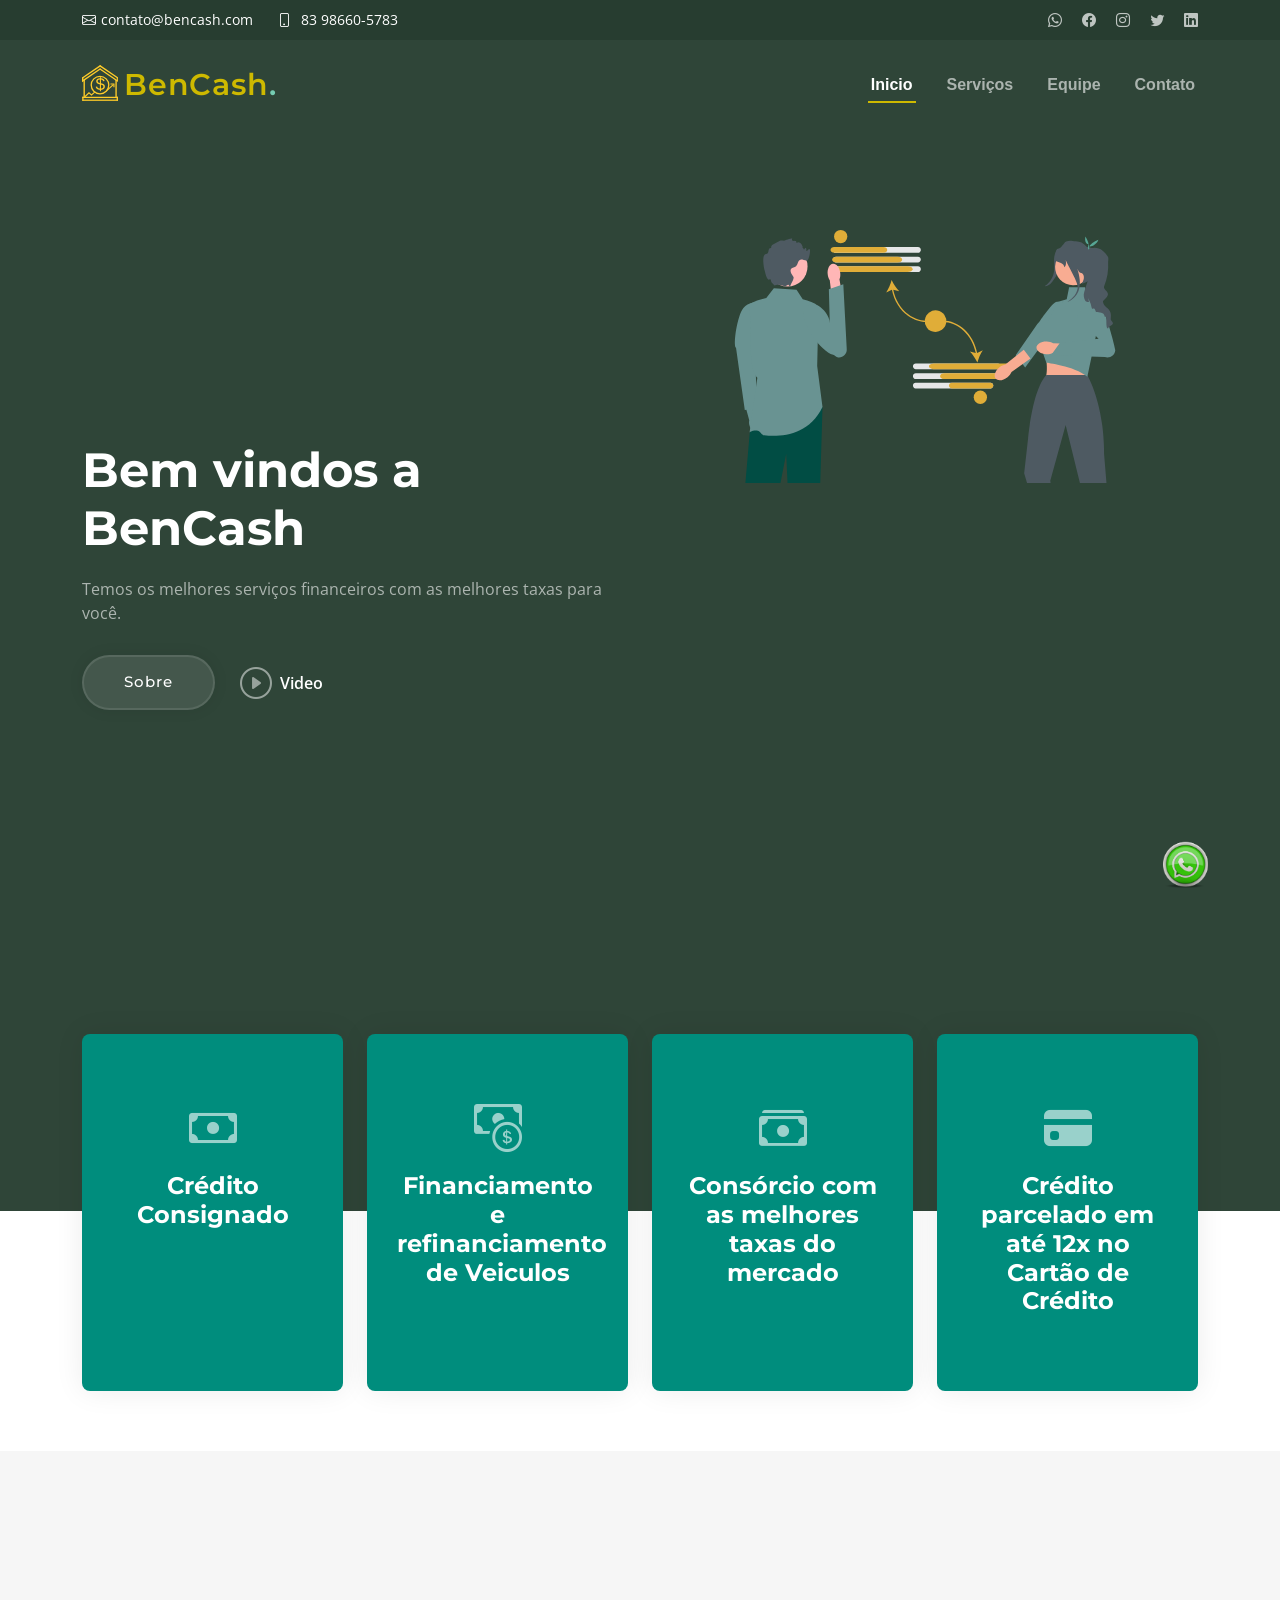
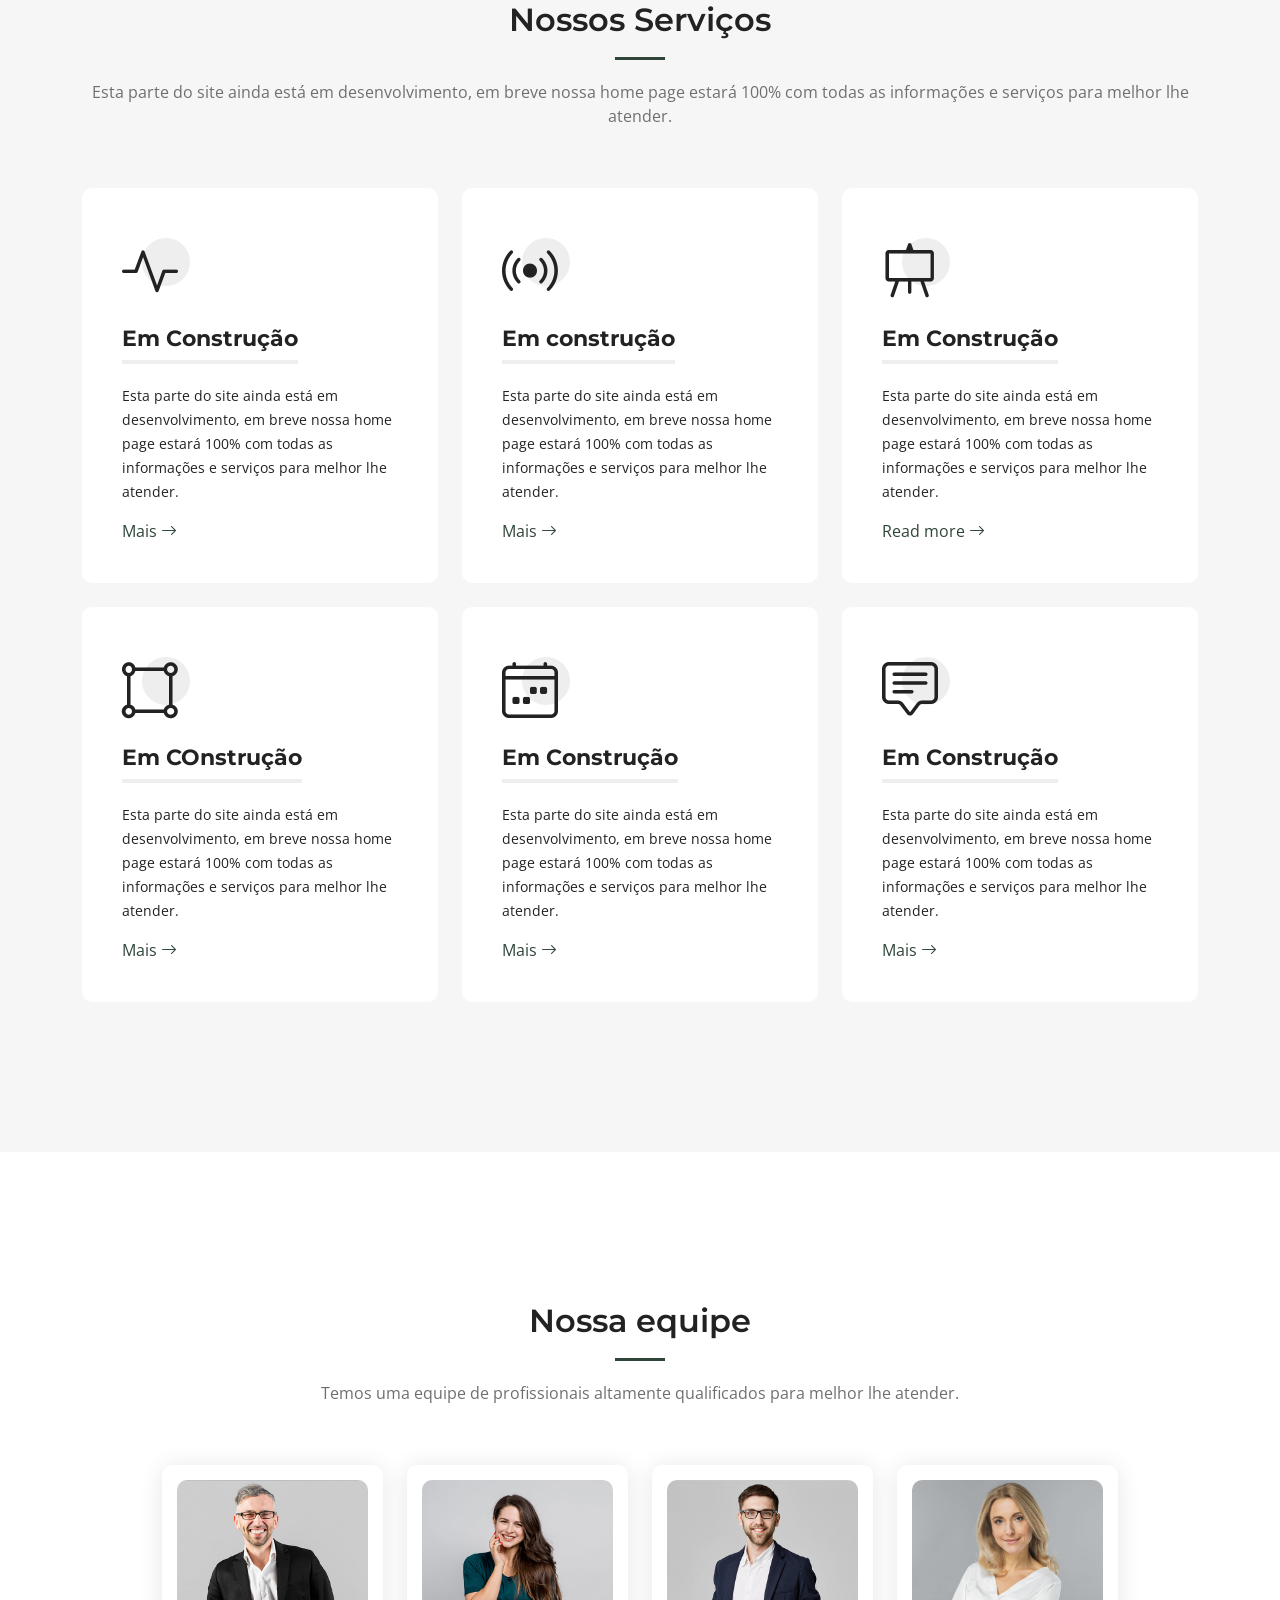
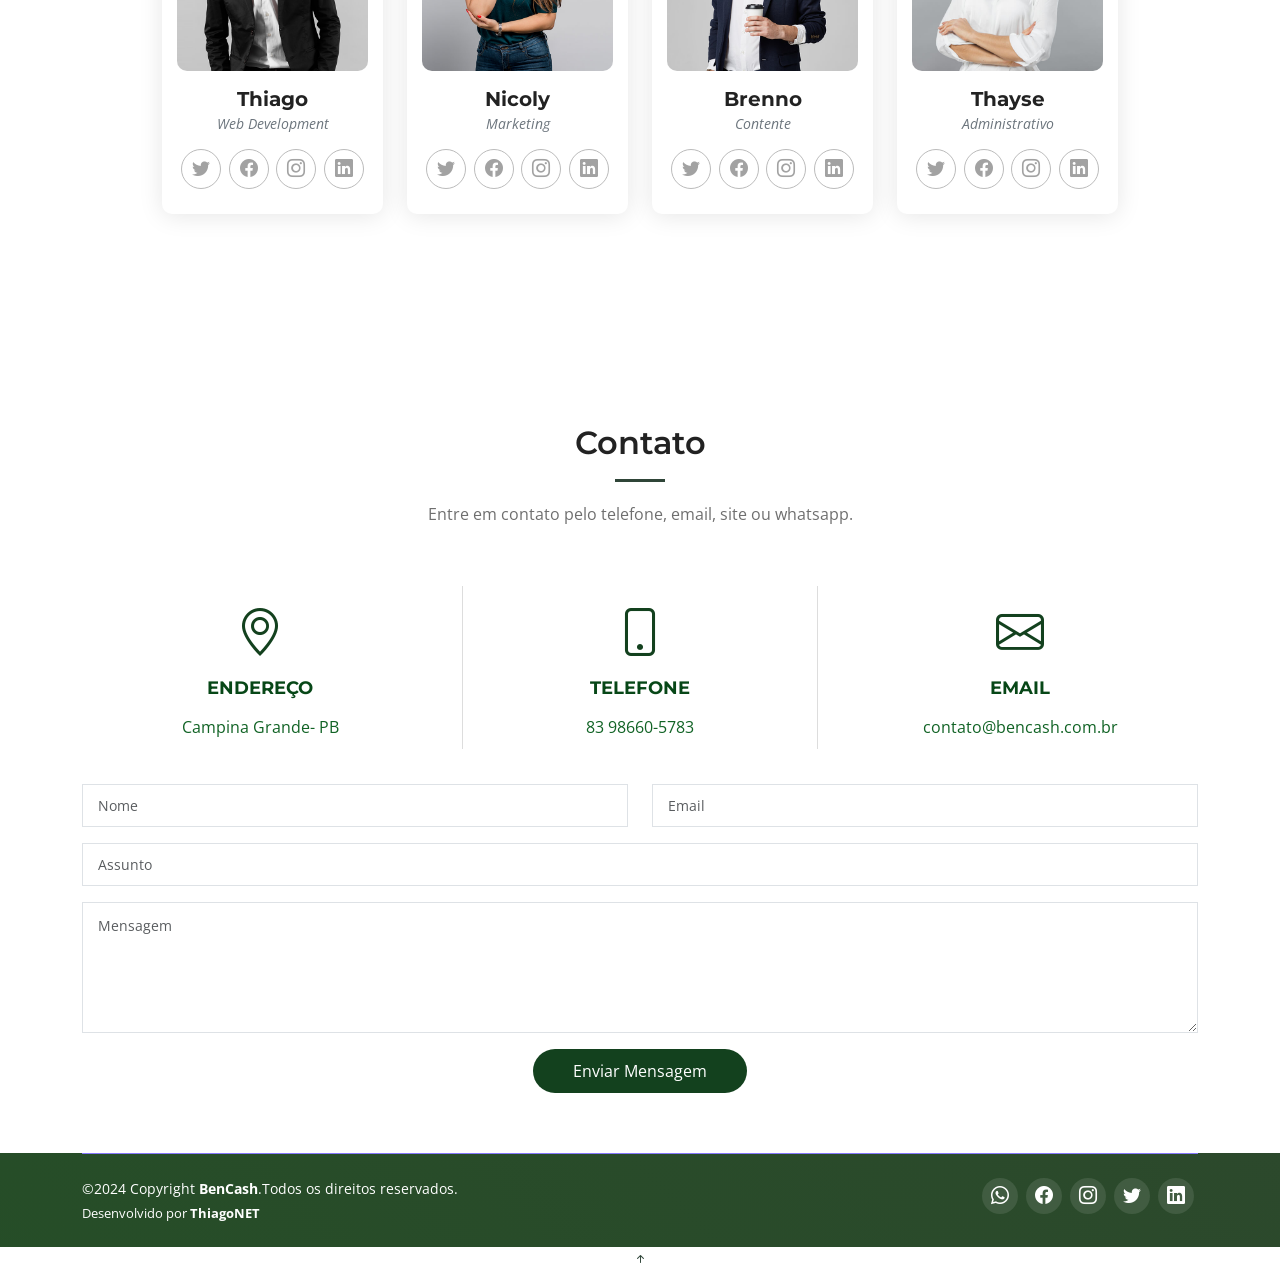
==== index.html @ 624b4361 "Projeto 1.0 html" ====
<!DOCTYPE html>
<html lang="pt-br">

<head>
  <meta charset="utf-8">
  <meta content="width=device-width, initial-scale=1.0" name="viewport">

  <title>BemCash</title>
  <meta content="" name="description">
  <meta content="" name="keywords">

  <!-- Favicons -->
  <link href="assets/img/favicon.png" rel="icon">
  <link href="assets/img/apple-touch-icon.png" rel="apple-touch-icon">

  <!-- Google Fonts -->
  <link rel="preconnect" href="https://fonts.googleapis.com">
  <link rel="preconnect" href="https://fonts.gstatic.com" crossorigin>
  <link href="https://fonts.googleapis.com/css2?family=Open+Sans:ital,wght@0,300;0,400;0,500;0,600;0,700;1,300;1,400;1,600;1,700&family=Montserrat:ital,wght@0,300;0,400;0,500;0,600;0,700;1,300;1,400;1,500;1,600;1,700&family=Raleway:ital,wght@0,300;0,400;0,500;0,600;0,700;1,300;1,400;1,500;1,600;1,700&display=swap" rel="stylesheet">

  <!-- Vendor CSS Files -->
  <link href="assets/vendor/bootstrap/css/bootstrap.min.css" rel="stylesheet">
  <link href="assets/vendor/bootstrap-icons/bootstrap-icons.css" rel="stylesheet">
  <link href="assets/vendor/aos/aos.css" rel="stylesheet">
  <link href="assets/vendor/glightbox/css/glightbox.min.css" rel="stylesheet">
  <link href="assets/vendor/swiper/swiper-bundle.min.css" rel="stylesheet">

  <!-- Template Main CSS File -->
  <link href="assets/css/main.css" rel="stylesheet">

  <!-- =======================================================
  * PageName: BenCash
  * Updated: Sep 05 2023 with Bootstrap v5.3.1
  * Dev: https://ThiagoNET.com
  ======================================================== -->
</head>

<body>

  <!-- ======= Header Top Bar======= -->
  <section id="topbar" class="topbar d-flex align-items-center">
    <div class="container d-flex justify-content-center justify-content-md-between">
      <div class="contact-info d-flex align-items-center">
        <i class="bi bi-envelope d-flex align-items-center"><a href="mailto:contact@example.com">contato@bencash.com</a></i>
        <i class="bi bi-phone d-flex align-items-center ms-4"><span><a href="tel:+5583986605783">83 98660-5783</a></span></i>
      </div>
      <div class="social-links d-none d-md-flex align-items-center">
        <a target="_blank" href="https://api.whatsapp.com/send?phone=%2B5583986605783&amp;text=Oi+estou+vindo+do+site+e+quero+atendimento+assim+que+possivel." class="whatsapp"><i class="bi bi-whatsapp"></i></a>
        <a href="#" class="facebook"><i class="bi bi-facebook"></i></a>
        <a href="#" class="instagram"><i class="bi bi-instagram"></i></a>
        <a href="#" class="twitter"><i class="bi bi-twitter"></i></a>
        <a href="#" class="linkedin"><i class="bi bi-linkedin"></i></i></a>
      </div>
    </div>
  </section><!-- End Top Bar -->

  <header id="header" class="header d-flex align-items-center">

    <div class="container-fluid container-xl d-flex align-items-center justify-content-between">
      <a href="index.html" class="logo d-flex align-items-center">
        <!-- Uncomment the line below if you also wish to use an image logo -->
         <img src="assets/img/logo.svg" alt="">
         <h1>BenCash<span>.</span></h1> 
      </a>
      <nav id="navbar" class="navbar">
        <ul>
          <li><a href="#hero">Inicio</a></li>
          <li><a href="#services">Serviços</a></li>
          <li><a href="#team">Equipe</a></li>
          <li><a href="#contato">Contato</a></li>
        </ul>
      </nav><!-- .navbar -->

      <i class="mobile-nav-toggle mobile-nav-show bi bi-list"></i>
      <i class="mobile-nav-toggle mobile-nav-hide d-none bi bi-x"></i>

    </div>
  </header><!-- End Header -->
  <!-- End Header -->

  <!-- ======= (INICIO)======= -->
  <section id="hero" class="hero">
    <div class="container position-relative">
      <div class="row gy-5" data-aos="fade-in">
        <div class="col-lg-6 order-2 order-lg-1 d-flex flex-column justify-content-center text-center text-lg-start">
          <h2>Bem vindos a <span>BenCash</span></h2>
          <p>Temos os melhores serviços financeiros com as melhores taxas para você.</p>
          <div class="d-flex justify-content-center justify-content-lg-start">
            <a href="#about" class="btn-get-started">Sobre</a>
            <a href="https://www.youtube.com/watch?v=LXb3EKWsInQ" class="glightbox btn-watch-video d-flex align-items-center"><i class="bi bi-play-circle"></i><span>Video</span></a>
          </div>
        </div>
        <div class="col-lg-6 order-1 order-lg-2">
          <img src="assets/img/hero-img.svg" class="img-fluid" alt="" data-aos="zoom-out" data-aos-delay="100">
        </div>
      </div>
    </div>

    <div class="icon-boxes position-relative">
      <div class="container position-relative">
        <div class="row gy-4 mt-5">

          <div class="col-xl-3 col-md-6" data-aos="fade-up" data-aos-delay="100">
            <div class="icon-box">
              <div class="icon"><i class="bi bi-cash"></i></div>
              <h4 class="title"><a href="#." class="stretched-link">Crédito Consignado</a></h4>
            </div>
          </div><!--End Icon Box -->

          <div class="col-xl-3 col-md-6" data-aos="fade-up" data-aos-delay="200">
            <div class="icon-box">
              <div class="icon"><i class="bi bi-cash-coin"></i></div>
              <h4 class="title"><a href="#." class="stretched-link">Financiamento e refinanciamento de Veiculos</a></h4>
            </div>
          </div><!--End Icon Box -->

          <div class="col-xl-3 col-md-6" data-aos="fade-up" data-aos-delay="300">
            <div class="icon-box">
              <div class="icon"><i class="bi bi-cash-stack"></i></div>
              <h4 class="title"><a href="#." class="stretched-link">Consórcio com as melhores taxas do mercado</a></h4>
            </div>
          </div><!--End Icon Box -->

          <div class="col-xl-3 col-md-6" data-aos="fade-up" data-aos-delay="500">
            <div class="icon-box">
              <div class="icon"><i class="bi bi-credit-card-fill"></i></div>
              <h4 class="title"><a href="#." class="stretched-link">Crédito parcelado em até 12x no Cartão de Crédito</a></h4>
            </div>
          </div><!--End Icon Box -->

        </div>
      </div>
    </div>

    </div>
  </section>
  <!-- End Hero Section -->

  <main id="main">

    <!-- ======= (SERVIÇOS) ======= -->
    <section id="services" class="services sections-bg">
      <div class="container" data-aos="fade-up">

        <div class="section-header">
          <h2>Nossos Serviços</h2>
          <p>Esta parte do site ainda está em desenvolvimento, em breve nossa home page estará 100% com todas as informações e serviços para melhor lhe atender.</p>
        </div>

        <div class="row gy-4" data-aos="fade-up" data-aos-delay="100">

          <div class="col-lg-4 col-md-6">
            <div class="service-item  position-relative">
              <div class="icon">
                <i class="bi bi-activity"></i>
              </div>
              <h3>Em Construção</h3>
              <p>Esta parte do site ainda está em desenvolvimento, em breve nossa home page estará 100% com todas as informações e serviços para melhor lhe atender.</p>
              <a href="#" class="readmore stretched-link">Mais <i class="bi bi-arrow-right"></i></a>
            </div>
          </div><!-- End Service Item -->

          <div class="col-lg-4 col-md-6">
            <div class="service-item position-relative">
              <div class="icon">
                <i class="bi bi-broadcast"></i>
              </div>
              <h3>Em construção</h3>
              <p>Esta parte do site ainda está em desenvolvimento, em breve nossa home page estará 100% com todas as informações e serviços para melhor lhe atender.</p>
              <a href="#" class="readmore stretched-link">Mais <i class="bi bi-arrow-right"></i></a>
            </div>
          </div><!-- End Service Item -->

          <div class="col-lg-4 col-md-6">
            <div class="service-item position-relative">
              <div class="icon">
                <i class="bi bi-easel"></i>
              </div>
              <h3>Em Construção</h3>
              <p>Esta parte do site ainda está em desenvolvimento, em breve nossa home page estará 100% com todas as informações e serviços para melhor lhe atender.</p>
              <a href="#" class="readmore stretched-link">Read more <i class="bi bi-arrow-right"></i></a>
            </div>
          </div><!-- End Service Item -->

          <div class="col-lg-4 col-md-6">
            <div class="service-item position-relative">
              <div class="icon">
                <i class="bi bi-bounding-box-circles"></i>
              </div>
              <h3>Em COnstrução</h3>
              <p>Esta parte do site ainda está em desenvolvimento, em breve nossa home page estará 100% com todas as informações e serviços para melhor lhe atender.</p>
              <a href="#" class="readmore stretched-link">Mais <i class="bi bi-arrow-right"></i></a>
            </div>
          </div><!-- End Service Item -->

          <div class="col-lg-4 col-md-6">
            <div class="service-item position-relative">
              <div class="icon">
                <i class="bi bi-calendar4-week"></i>
              </div>
              <h3>Em Construção</h3>
              <p>Esta parte do site ainda está em desenvolvimento, em breve nossa home page estará 100% com todas as informações e serviços para melhor lhe atender.</p>
              <a href="#" class="readmore stretched-link">Mais <i class="bi bi-arrow-right"></i></a>
            </div>
          </div><!-- End Service Item -->

          <div class="col-lg-4 col-md-6">
            <div class="service-item position-relative">
              <div class="icon">
                <i class="bi bi-chat-square-text"></i>
              </div>
              <h3>Em Construção</h3>
              <p>Esta parte do site ainda está em desenvolvimento, em breve nossa home page estará 100% com todas as informações e serviços para melhor lhe atender.</p>
              <a href="#" class="readmore stretched-link">Mais <i class="bi bi-arrow-right"></i></a>
            </div>
          </div><!-- End Service Item -->

        </div>

      </div>
    </section><!-- End Our Services Section -->

    <!-- ======= (EQUIPE) ======= -->
    <section id="team" class="team">
      <div class="container" data-aos="fade-up">

        <div class="section-header">
          <h2>Nossa equipe</h2>
          <p>Temos uma equipe de profissionais altamente qualificados para melhor lhe atender.</p>
        </div>

        <div class="row gy-4">

          <div class="col-xl-3 col-md-6 d-flex" data-aos="fade-up" data-aos-delay="100">
            <div class="member">
              <img src="assets/img/team/team-1.jpg" class="img-fluid" alt="">
              <h4>Thiago</h4>
              <span>Web Development</span>
              <div class="social">
                <a href=""><i class="bi bi-twitter"></i></a>
                <a href=""><i class="bi bi-facebook"></i></a>
                <a href=""><i class="bi bi-instagram"></i></a>
                <a href=""><i class="bi bi-linkedin"></i></a>
              </div>
            </div>
          </div><!-- End Team Member -->

          <div class="col-xl-3 col-md-6 d-flex" data-aos="fade-up" data-aos-delay="200">
            <div class="member">
              <img src="assets/img/team/team-2.jpg" class="img-fluid" alt="">
              <h4>Nicoly</h4>
              <span>Marketing</span>
              <div class="social">
                <a href=""><i class="bi bi-twitter"></i></a>
                <a href=""><i class="bi bi-facebook"></i></a>
                <a href=""><i class="bi bi-instagram"></i></a>
                <a href=""><i class="bi bi-linkedin"></i></a>
              </div>
            </div>
          </div><!-- End Team Member -->

          <div class="col-xl-3 col-md-6 d-flex" data-aos="fade-up" data-aos-delay="300">
            <div class="member">
              <img src="assets/img/team/team-3.jpg" class="img-fluid" alt="">
              <h4>Brenno</h4>
              <span>Contente</span>
              <div class="social">
                <a href=""><i class="bi bi-twitter"></i></a>
                <a href=""><i class="bi bi-facebook"></i></a>
                <a href=""><i class="bi bi-instagram"></i></a>
                <a href=""><i class="bi bi-linkedin"></i></a>
              </div>
            </div>
          </div><!-- End Team Member -->

          <div class="col-xl-3 col-md-6 d-flex" data-aos="fade-up" data-aos-delay="400">
            <div class="member">
              <img src="assets/img/team/team-4.jpg" class="img-fluid" alt="">
              <h4>Thayse</h4>
              <span>Administrativo</span>
              <div class="social">
                <a href=""><i class="bi bi-twitter"></i></a>
                <a href=""><i class="bi bi-facebook"></i></a>
                <a href=""><i class="bi bi-instagram"></i></a>
                <a href=""><i class="bi bi-linkedin"></i></a>
              </div>
            </div>
          </div><!-- End Team Member -->

        </div>

      </div>
    </section><!-- End Our Team Section -->

<!-- ============================ Contato Section ============================ -->
<section id="contato" class="section-bg">

  <div class="container" data-aos="fade-up">

    <div class="section-header">
      <h2>Contato</h2>
      <p>Entre em contato pelo telefone, email, site ou whatsapp.</p>
    </div>

    <div class="row contato-info">

      <div class="col-md-4">
        <div class="contato-address">
          <i class="bi bi-geo-alt"></i>
          <h3>Endereço</h3>
          <address><a href="https://goo.gl/maps/W4vaCgJdbZtaCLiK9" target="_blank">Campina Grande- PB</a></address>
        </div>
      </div>

      <div class="col-md-4">
        <div class="contato-phone">
          <i class="bi bi-phone"></i>
          <h3>Telefone</h3>
          <p><a href="tel:+5583986605783">83 98660-5783</a></p>
        </div>
      </div>

      <div class="col-md-4">
        <div class="contato-email">
          <i class="bi bi-envelope"></i>
          <h3>Email</h3>
          <p><a href="mailto:contato@bencash.com.br">contato@bencash.com.br</a></p>
        </div>
      </div>

    </div>

    <div class="form">
      <!-- Email primário que receberá a mensagem -->
      <form action="https://formsubmit.co/contato@bencash.com.br" method="post" role="form" class="email-form">
        
        <div class="row">
          <div class="form-group col-md-6">
            <input type="text" name="name" class="form-control" id="name" placeholder="Nome" required>
          </div>
          <div class="form-group col-md-6 mt-3 mt-md-0">
            <input type="email" class="form-control" name="email" id="email" placeholder="Email" required>
          </div>
        </div>
        <div class="form-group mt-3">
          <input type="text" class="form-control" name="subject" id="subject" placeholder="Assunto" required>
        </div>
        <div class="form-group mt-3">
          <textarea class="form-control" name="message" rows="5" placeholder="Mensagem" required></textarea>
        </div>
        <div class="my-3">
        </div>
        <div class="text-center" target="_blank"><button type="submit">Enviar Mensagem </button></div>
        <!-- Página de confirmação-->
        <input type="hidden" name="_next" value="https://bencash.com.br/sucesso.html">
        <!-- Mensagem de confirmação-->
        <input type="hidden" name="_autoresponse" value="Recebemos sua mensagem, obrigado pelo contato e logo responderemos!">
        <!-- Mensagem sem captcha = false , com captcha = true-->
        <input type="hidden" name="_captcha" value="true">
        <!-- Assunto da Mensagem -->
        <input type="hidden" name="_subject" value="New submission!">
        <!-- Caso Precise ADD um Email Secundário 
        <input type="hidden" name="_cc" value=" other@email.com ">
        -->
        
      </form>
    </div>

  </div>
</section><!-- ==============End Contato Section ==============-->

  </main><!-- End #main -->

  <!-- ======= Footer Início ============================================== -->
  <footer id="footer">
    <div class="container">

      <div class="copyright-wrap d-md-flex py-4">
        <div class="me-md-auto text-center text-md-start">
          <div class="copyright">
            &copy;2024 Copyright <strong><span>BenCash</span></strong>.Todos os direitos reservados.
          </div>
          <div class="credits">
            Desenvolvido por <strong><a target="_blank" href="https://thiagonet.com/">ThiagoNET</a></strong>
          </div>
        </div>
        <div class="social-links text-center text-md-right pt-3 pt-md-0">
          
          <a target="_blank" href="https://api.whatsapp.com/send?phone=%2B5583991866302&amp;text=Ol%C3%A1%2C+observei+o+conte%C3%BAdo+e+tenho+interesse+no+curso." class="whatsapp"><i class="bi bi-whatsapp"></i></a>
          
          <a target="_blank" href="https://www.facebook.com/profthalynemenezes" class="facebook"><i class="bi bi-facebook"></i></a>
          <a target="_blank" href="https://www.instagram.com/profthalynemenezes/" class="instagram"><i class="bi bi-instagram"></i></a>
          <!--
          <a href="#" class="google-plus"><i class="bx bxl-skype"></i></a>
          -->
          <a target="_blank" href="https://www.linkedin.com/in/thalyne-menezes-69674076/" class="linkedin"><i class="bi bi-twitter"></i></a>
          <a target="_blank" href="https://www.youtube.com/channel/UCPpLk6PPkB4hp58IGGYwrBw" class="youtube"><i class="bi bi-linkedin"></i></a>
        </div>
      </div>

    </div>
  </footer><!-- Footer Fim -->

  <a href="#" class="back-to-top d-flex align-items-center justify-content-center"><i class="bi bi-arrow-up-short"></i></a>
  <div id="preloader"></div>

  <!-- Icon Whatsapp -->
<a target="_blank" href="https://api.whatsapp.com/send?phone=%2B5583991866302&amp;text=Ol%C3%A1%2C+observei+o+conte%C3%BAdo+e+tenho+interesse+no+curso." id="whatsapp-button" style="position: fixed; bottom: 12px; right: 72px; width: 45px; z-index: 999;"><img style="width:100%;" src="./assets/img/icon_whatsapp.png"></a>
  <!-- Localizando arquivos JS -->
  <script src="assets/vendor/purecounter/purecounter_vanilla.js"></script>
  <script src="assets/vendor/aos/aos.js"></script>
  <script src="assets/vendor/bootstrap/js/bootstrap.bundle.min.js"></script>
  <script src="assets/vendor/glightbox/js/glightbox.min.js"></script>
  <script src="assets/vendor/isotope-layout/isotope.pkgd.min.js"></script>
  <script src="assets/vendor/swiper/swiper-bundle.min.js"></script>
  <script src="assets/vendor/php-email-form/validate.js"></script>

  <!-- Arquivo JS Principal -->
  <script src="assets/js/main.js"></script>

</body>

</html>
---- assets/css/main.css ----
:root {
  --font-default: "Open Sans", system-ui, -apple-system, "Segoe UI", Roboto, "Helvetica Neue", Arial, "Noto Sans", "Liberation Sans", sans-serif, "Apple Color Emoji", "Segoe UI Emoji", "Segoe UI Symbol", "Noto Color Emoji";
  --font-primary: "Montserrat", sans-serif;
  --font-secondary: "Poppins", sans-serif;
}

/* Colors */
:root {
  --color-default: #222222;
  --color-primary: #2F4538;
  --color-secondary: #ceb900;
}

/* Smooth scroll behavior */
:root {
  scroll-behavior: smooth;
}

/*--------------------------------------------------------------
# General
--------------------------------------------------------------*/
body {
  font-family: var(--font-default);
  color: var(--color-default);
}

a {
  color: var(--color-primary);
  text-decoration: none;
}

a:hover {
  color: #75ccb2;
  text-decoration: none;
}

h1,
h2,
h3,
h4,
h5,
h6 {
  font-family: var(--font-primary);
}

/*--------------------------------------------------------------
# Sections & Section Header
--------------------------------------------------------------*/
section {
  padding: 60px 0;
  overflow: hidden;
}

.sections-bg {
  background-color: #f6f6f6;
}

.section-header {
  text-align: center;
  padding-bottom: 60px;
}

.section-header h2 {
  font-size: 32px;
  font-weight: 600;
  margin-bottom: 20px;
  padding-bottom: 20px;
  position: relative;
}

.section-header h2:after {
  content: "";
  position: absolute;
  display: block;
  width: 50px;
  height: 3px;
  background: var(--color-primary);
  left: 0;
  right: 0;
  bottom: 0;
  margin: auto;
}

.section-header p {
  margin-bottom: 0;
  color: #6f6f6f;
}

/*--------------------------------------------------------------
# Breadcrumbs
--------------------------------------------------------------*/
.breadcrumbs .page-header {
  padding: 60px 0 60px 0;
  min-height: 20vh;
  position: relative;
  background-color: var(--color-primary);
}

.breadcrumbs .page-header h2 {
  font-size: 56px;
  font-weight: 500;
  color: #fff;
  font-family: var(--font-secondary);
}

.breadcrumbs .page-header p {
  color: rgba(255, 255, 255, 0.8);
}

.breadcrumbs nav {
  background-color: #f6f6f6;
  padding: 20px 0;
}

.breadcrumbs nav ol {
  display: flex;
  flex-wrap: wrap;
  list-style: none;
  margin: 0;
  padding: 0;
  font-size: 16px;
  font-weight: 600;
  color: var(--color-default);
}

.breadcrumbs nav ol a {
  color: var(--color-primary);
  transition: 0.3s;
}

.breadcrumbs nav ol a:hover {
  text-decoration: underline;
}

.breadcrumbs nav ol li+li {
  padding-left: 10px;
}

.breadcrumbs nav ol li+li::before {
  display: inline-block;
  padding-right: 10px;
  color: var(--color-secondary);
  content: "/";
}

/*--------------------------------------------------------------
# Scroll top button
--------------------------------------------------------------*/
.scroll-top {
  position: fixed;
  visibility: hidden;
  opacity: 0;
  right: 15px;
  bottom: -15px;
  z-index: 99999;
  background: var(--color-secondary);
  width: 44px;
  height: 44px;
  border-radius: 50px;
  transition: all 0.4s;
}

.scroll-top i {
  font-size: 24px;
  color: #fff;
  line-height: 0;
}

.scroll-top:hover {
  background: rgba(248, 90, 64, 0.8);
  color: #fff;
}

.scroll-top.active {
  visibility: visible;
  opacity: 1;
  bottom: 15px;
}

/*--------------------------------------------------------------
# Preloader
--------------------------------------------------------------*/
#preloader {
  position: fixed;
  inset: 0;
  z-index: 999999;
  overflow: hidden;
  background: #fff;
  transition: all 0.6s ease-out;
}

#preloader:before {
  content: "";
  position: fixed;
  top: calc(50% - 30px);
  left: calc(50% - 30px);
  border: 6px solid #fff;
  border-color: var(--color-primary) transparent var(--color-primary) transparent;
  border-radius: 50%;
  width: 60px;
  height: 60px;
  animation: animate-preloader 1.5s linear infinite;
}

@keyframes animate-preloader {
  0% {
    transform: rotate(0deg);
  }

  100% {
    transform: rotate(360deg);
  }
}

/*--------------------------------------------------------------
# Disable aos animation delay on mobile devices
--------------------------------------------------------------*/
@media screen and (max-width: 768px) {
  [data-aos-delay] {
    transition-delay: 0 !important;
  }
}

/*--------------------------------------------------------------
# Header
--------------------------------------------------------------*/
.topbar {
  background: #273d30;
  height: 40px;
  font-size: 14px;
  transition: all 0.5s;
  color: #fff;
  padding: 0;
}

.topbar .contact-info i {
  font-style: normal;
  color: #fff;
  line-height: 0;
}

.topbar .contact-info i a,
.topbar .contact-info i span {
  padding-left: 5px;
  color: #fff;
}

@media (max-width: 575px) {

  .topbar .contact-info i a,
  .topbar .contact-info i span {
    font-size: 13px;
  }
}

.topbar .contact-info i a {
  line-height: 0;
  transition: 0.3s;
}

.topbar .contact-info i a:hover {
  color: #fff;
  text-decoration: underline;
}

.topbar .social-links a {
  color: rgba(255, 255, 255, 0.7);
  line-height: 0;
  transition: 0.3s;
  margin-left: 20px;
}

.topbar .social-links a:hover {
  color: #fff;
}

.header {
  transition: all 0.5s;
  z-index: 997;
  height: 90px;
  background-color: var(--color-primary);
}

.header.sticked {
  position: fixed;
  top: 0;
  right: 0;
  left: 0;
  height: 70px;
  box-shadow: 0px 2px 20px rgba(0, 0, 0, 0.1);
}

.header .logo img {
  max-height: 40px;
  margin-right: 6px;
}

.header .logo h1 {
  font-size: 30px;
  margin: 0;
  font-weight: 600;
  letter-spacing: 0.8px;
  color: #ceb900;
  font-family: var(--font-primary);
}

.header .logo h1 span {
  color: #75ccb2;
}

.sticked-header-offset {
  margin-top: 70px;
}

section {
  scroll-margin-top: 70px;
}

/*--------------------------------------------------------------
# Desktop Navigation
--------------------------------------------------------------*/
@media (min-width: 1280px) {
  .navbar {
    padding: 0;
  }

  .navbar ul {
    margin: 0;
    padding: 0;
    display: flex;
    list-style: none;
    align-items: center;
  }

  .navbar li {
    position: relative;
  }

  .navbar>ul>li {
    white-space: nowrap;
    padding: 10px 0 10px 28px;
  }

  .navbar a,
  .navbar a:focus {
    display: flex;
    align-items: center;
    justify-content: space-between;
    padding: 0 3px;
    font-family: var(--font-secondary);
    font-size: 16px;
    font-weight: 600;
    color: rgba(255, 255, 255, 0.6);
    white-space: nowrap;
    transition: 0.3s;
    position: relative;
  }

  .navbar a i,
  .navbar a:focus i {
    font-size: 12px;
    line-height: 0;
    margin-left: 5px;
  }

  .navbar>ul>li>a:before {
    content: "";
    position: absolute;
    width: 100%;
    height: 2px;
    bottom: -6px;
    left: 0;
    background-color: var(--color-secondary);
    visibility: hidden;
    width: 0px;
    transition: all 0.3s ease-in-out 0s;
  }

  .navbar a:hover:before,
  .navbar li:hover>a:before,
  .navbar .active:before {
    visibility: visible;
    width: 100%;
  }

  .navbar a:hover,
  .navbar .active,
  .navbar .active:focus,
  .navbar li:hover>a {
    color: #fff;
  }

  .navbar .dropdown ul {
    display: block;
    position: absolute;
    left: 28px;
    top: calc(100% + 30px);
    margin: 0;
    padding: 10px 0;
    z-index: 99;
    opacity: 0;
    visibility: hidden;
    background: #fff;
    box-shadow: 0px 0px 30px rgba(127, 137, 161, 0.25);
    transition: 0.3s;
    border-radius: 4px;
  }

  .navbar .dropdown ul li {
    min-width: 200px;
  }

  .navbar .dropdown ul a {
    padding: 10px 20px;
    font-size: 15px;
    text-transform: none;
    font-weight: 600;
    color: #006a5d;
  }

  .navbar .dropdown ul a i {
    font-size: 12px;
  }

  .navbar .dropdown ul a:hover,
  .navbar .dropdown ul .active:hover,
  .navbar .dropdown ul li:hover>a {
    color: var(--color-secondary);
  }

  .navbar .dropdown:hover>ul {
    opacity: 1;
    top: 100%;
    visibility: visible;
  }

  .navbar .dropdown .dropdown ul {
    top: 0;
    left: calc(100% - 30px);
    visibility: hidden;
  }

  .navbar .dropdown .dropdown:hover>ul {
    opacity: 1;
    top: 0;
    left: 100%;
    visibility: visible;
  }
}

@media (min-width: 1280px) and (max-width: 1366px) {
  .navbar .dropdown .dropdown ul {
    left: -90%;
  }

  .navbar .dropdown .dropdown:hover>ul {
    left: -100%;
  }
}

@media (min-width: 1280px) {

  .mobile-nav-show,
  .mobile-nav-hide {
    display: none;
  }
}

/*--------------------------------------------------------------
# Mobile Navigation
--------------------------------------------------------------*/
@media (max-width: 1279px) {
  .navbar {
    position: fixed;
    top: 0;
    right: -100%;
    width: 100%;
    max-width: 400px;
    bottom: 0;
    transition: 0.3s;
    z-index: 9997;
  }

  .navbar ul {
    position: absolute;
    inset: 0;
    padding: 50px 0 10px 0;
    margin: 0;
    background: rgba(0, 131, 116, 0.9);
    overflow-y: auto;
    transition: 0.3s;
    z-index: 9998;
  }

  .navbar a,
  .navbar a:focus {
    display: flex;
    align-items: center;
    justify-content: space-between;
    padding: 10px 20px;
    font-family: var(--font-primary);
    font-size: 15px;
    font-weight: 600;
    color: rgba(255, 255, 255, 0.7);
    white-space: nowrap;
    transition: 0.3s;
  }

  .navbar a i,
  .navbar a:focus i {
    font-size: 12px;
    line-height: 0;
    margin-left: 5px;
  }

  .navbar a:hover,
  .navbar .active,
  .navbar .active:focus,
  .navbar li:hover>a {
    color: #fff;
  }

  .navbar .getstarted,
  .navbar .getstarted:focus {
    background: var(--color-primary);
    padding: 8px 20px;
    border-radius: 4px;
    margin: 15px;
    color: #fff;
  }

  .navbar .getstarted:hover,
  .navbar .getstarted:focus:hover {
    color: #fff;
    background: rgba(0, 131, 116, 0.8);
  }

  .navbar .dropdown ul,
  .navbar .dropdown .dropdown ul {
    position: static;
    display: none;
    padding: 10px 0;
    margin: 10px 20px;
    transition: all 0.5s ease-in-out;
    background-color: #007466;
    border: 1px solid #006459;
  }

  .navbar .dropdown>.dropdown-active,
  .navbar .dropdown .dropdown>.dropdown-active {
    display: block;
  }

  .mobile-nav-show {
    color: rgba(255, 255, 255, 0.6);
    font-size: 28px;
    cursor: pointer;
    line-height: 0;
    transition: 0.5s;
    z-index: 9999;
    margin-right: 10px;
  }

  .mobile-nav-hide {
    color: #fff;
    font-size: 32px;
    cursor: pointer;
    line-height: 0;
    transition: 0.5s;
    position: fixed;
    right: 20px;
    top: 20px;
    z-index: 9999;
  }

  .mobile-nav-active {
    overflow: hidden;
  }

  .mobile-nav-active .navbar {
    right: 0;
  }

  .mobile-nav-active .navbar:before {
    content: "";
    position: fixed;
    inset: 0;
    background: rgba(0, 106, 93, 0.8);
    z-index: 9996;
  }
}

/*--------------------------------------------------------------
# About Us Section
--------------------------------------------------------------*/
.about h3 {
  font-weight: 700;
  font-size: 28px;
  margin-bottom: 20px;
  font-family: var(--font-secondary);
}

.about .call-us {
  left: 10%;
  right: 10%;
  bottom: 0;
  background-color: #fff;
  box-shadow: 0px 2px 25px rgba(0, 0, 0, 0.08);
  padding: 20px;
  text-align: center;
}

.about .call-us h4 {
  font-size: 24px;
  font-weight: 700;
  margin-bottom: 5px;
}

.about .call-us p {
  font-size: 28px;
  font-weight: 700;
  color: var(--color-primary);
}

.about .content ul {
  list-style: none;
  padding: 0;
}

.about .content ul li {
  padding: 0 0 10px 30px;
  position: relative;
}

.about .content ul i {
  position: absolute;
  font-size: 20px;
  left: 0;
  top: -3px;
  color: var(--color-primary);
}

.about .content p:last-child {
  margin-bottom: 0;
}

.about .play-btn {
  width: 94px;
  height: 94px;
  background: radial-gradient(var(--color-primary) 50%, rgba(0, 131, 116, 0.4) 52%);
  border-radius: 50%;
  display: block;
  position: absolute;
  left: calc(50% - 47px);
  top: calc(50% - 47px);
  overflow: hidden;
}

.about .play-btn:before {
  content: "";
  position: absolute;
  width: 120px;
  height: 120px;
  animation-delay: 0s;
  animation: pulsate-btn 2s;
  animation-direction: forwards;
  animation-iteration-count: infinite;
  animation-timing-function: steps;
  opacity: 1;
  border-radius: 50%;
  border: 5px solid rgba(0, 131, 116, 0.7);
  top: -15%;
  left: -15%;
  background: rgba(198, 16, 0, 0);
}

.about .play-btn:after {
  content: "";
  position: absolute;
  left: 50%;
  top: 50%;
  transform: translateX(-40%) translateY(-50%);
  width: 0;
  height: 0;
  border-top: 10px solid transparent;
  border-bottom: 10px solid transparent;
  border-left: 15px solid #fff;
  z-index: 100;
  transition: all 400ms cubic-bezier(0.55, 0.055, 0.675, 0.19);
}

.about .play-btn:hover:before {
  content: "";
  position: absolute;
  left: 50%;
  top: 50%;
  transform: translateX(-40%) translateY(-50%);
  width: 0;
  height: 0;
  border: none;
  border-top: 10px solid transparent;
  border-bottom: 10px solid transparent;
  border-left: 15px solid #fff;
  z-index: 200;
  animation: none;
  border-radius: 0;
}

.about .play-btn:hover:after {
  border-left: 15px solid var(--color-primary);
  transform: scale(20);
}

@keyframes pulsate-btn {
  0% {
    transform: scale(0.6, 0.6);
    opacity: 1;
  }

  100% {
    transform: scale(1, 1);
    opacity: 0;
  }
}

/*--------------------------------------------------------------
# Our Services Section
--------------------------------------------------------------*/
.services {
  padding: 150px 0;
}

.services .service-item {
  padding: 40px;
  background: #fff;
  height: 100%;
  border-radius: 10px;
}

.services .service-item .icon {
  width: 48px;
  height: 48px;
  position: relative;
  margin-bottom: 50px;
}

.services .service-item .icon i {
  color: var(--color-default);
  font-size: 56px;
  transition: ease-in-out 0.3s;
  z-index: 2;
  position: relative;
}

.services .service-item .icon:before {
  position: absolute;
  content: "";
  height: 100%;
  width: 100%;
  background: #eeeeee;
  border-radius: 50px;
  z-index: 1;
  top: 10px;
  right: -20px;
  transition: 0.3s;
}

.services .service-item h3 {
  color: var(--color-default);
  font-weight: 700;
  margin: 0 0 20px 0;
  padding-bottom: 8px;
  font-size: 22px;
  position: relative;
  display: inline-block;
  border-bottom: 4px solid #eeeeee;
  transition: 0.3s;
}

.services .service-item p {
  line-height: 24px;
  font-size: 14px;
  margin-bottom: 0;
}

.services .service-item .readmore {
  margin-top: 15px;
  display: inline-block;
  color: var(--color-primary);
}

.services .service-item:hover .icon:before {
  background: #00b6a1;
}

.services .service-item:hover h3 {
  border-color: var(--color-primary);
}

/*--------------------------------------------------------------
# Our Team Section
--------------------------------------------------------------*/
.team {
  padding: 150px;
}

.team .member {
  text-align: center;
  background: #fff;
  border-radius: 10px;
  padding: 15px;
  overflow: hidden;
  box-shadow: 0px 2px 25px rgba(0, 0, 0, 0.1);
}

.team .member img {
  border-radius: 10px;
  overflow: hidden;
}

.team .member .member-content {
  padding: 0 20px 30px 20px;
}

.team .member h4 {
  font-weight: 700;
  margin-top: 16px;
  margin-bottom: 2px;
  font-size: 20px;
}

.team .member span {
  font-style: italic;
  display: block;
  font-size: 14px;
  color: #6c757d;
}

.team .member p {
  padding-top: 10px;
  font-size: 14px;
  font-style: italic;
  color: #6c757d;
}

.team .member .social {
  margin-top: 15px;
  margin-bottom: 10px;
  display: flex;
  align-items: center;
  justify-content: space-around;
}

.team .member .social a {
  color: #a2a2a2;
  transition: 0.3s;
  border-radius: 50%;
  width: 40px;
  height: 40px;
  display: flex;
  align-items: center;
  justify-content: center;
  border: 1px solid #bbbbbb;
}

.team .member .social a:hover {
  color: var(--color-primary);
  border-color: var(--color-primary);
}

.team .member .social i {
  font-size: 18px;
  margin: 0 2px;
}

/*--------------------------------------------------------------
# Hero Section
--------------------------------------------------------------*/
.hero {
  width: 100%;
  position: relative;
  background: var(--color-primary);
  padding: 60px 0 0 0;
}

@media (min-width: 1365px) {
  .hero {
    background-attachment: fixed;
  }
}

.hero h2 {
  font-size: 48px;
  font-weight: 700;
  margin-bottom: 20px;
  color: #fff;
}

.hero p {
  color: rgba(255, 255, 255, 0.6);
  font-weight: 400;
  margin-bottom: 30px;
}

.hero .btn-get-started {
  font-family: var(--font-primary);
  font-weight: 500;
  font-size: 15px;
  letter-spacing: 1px;
  display: inline-block;
  padding: 14px 40px;
  border-radius: 50px;
  transition: 0.3s;
  color: #fff;
  background: rgba(255, 255, 255, 0.1);
  box-shadow: 0 0 15px rgba(0, 0, 0, 0.08);
  border: 2px solid rgba(255, 255, 255, 0.1);
}

.hero .btn-get-started:hover {
  border-color: rgba(255, 255, 255, 0.5);
}

.hero .btn-watch-video {
  font-size: 16px;
  transition: 0.5s;
  margin-left: 25px;
  color: #fff;
  font-weight: 600;
}

.hero .btn-watch-video i {
  color: rgba(255, 255, 255, 0.5);
  font-size: 32px;
  transition: 0.3s;
  line-height: 0;
  margin-right: 8px;
}

.hero .btn-watch-video:hover i {
  color: #fff;
}

@media (max-width: 640px) {
  .hero h2 {
    font-size: 36px;
  }

  .hero .btn-get-started,
  .hero .btn-watch-video {
    font-size: 14px;
  }
}

.hero .icon-boxes {
  padding-bottom: 60px;
}

@media (min-width: 1200px) {
  .hero .icon-boxes:before {
    content: "";
    position: absolute;
    bottom: 0;
    left: 0;
    right: 0;
    height: calc(50% + 20px);
    background-color: #fff;
  }
}

.hero .icon-box {
  padding: 60px 30px;
  position: relative;
  overflow: hidden;
  background: #008d7d;
  box-shadow: 0 0 29px 0 rgba(0, 0, 0, 0.08);
  transition: all 0.3s ease-in-out;
  border-radius: 8px;
  z-index: 1;
  height: 100%;
  width: 100%;
  text-align: center;
}

.hero .icon-box .title {
  font-weight: 700;
  margin-bottom: 15px;
  font-size: 24px;
}

.hero .icon-box .title a {
  color: #fff;
  transition: 0.3s;
}

.hero .icon-box .icon {
  margin-bottom: 20px;
  padding-top: 10px;
  display: inline-block;
  transition: all 0.3s ease-in-out;
  font-size: 48px;
  line-height: 1;
  color: rgba(255, 255, 255, 0.6);
}

.hero .icon-box:hover {
  background: #009786;
}

.hero .icon-box:hover .title a,
.hero .icon-box:hover .icon {
  color: #fff;
}

/*--------------------------------------------------------------
# Contato Section
--------------------------------------------------------------*/
#contato {
  padding: 60px 0;
  text-align: center;
}

#contato .contato-info {
  margin-bottom: 20px;
  text-align: center;
}

#contato .contato-info i {
  font-size: 48px;
  display: inline-block;
  margin-bottom: 10px;
  color: #13411e;
  /*color: #f82249;*/
}

#contato .contato-info address,
#contato .contato-info p {
  margin-bottom: 0;
  color: #074717;
}

#contato .contato-info h3 {
  font-size: 18px;
  margin-bottom: 15px;
  font-weight: bold;
  text-transform: uppercase;
  color: #074717;
}

#contato .contato-info a {
  color: #116325;
}

#contato .contato-info a:hover {
  color: #13411e;
  /*color: #f82249;*/
}

#contato .contato-address,
#contato .contato-phone,
#contato .contato-email {
  margin-bottom: 15px;
}

@media (min-width: 768px) {

  #contato .contato-address,
  #contato .contato-phone,
  #contato .contato-email {
    padding: 10px 0;
  }
}

@media (min-width: 768px) {
  #contato .contato-phone {
    border-left: 1px solid #ddd;
    border-right: 1px solid #ddd;
  }
}

#contato .email-form .error-message {
  display: none;
  color: #fff;
  background: #13411e;
  /*background: #ed3c0d;*/
  text-align: left;
  padding: 15px;
  font-weight: 600;
}

#contato .email-form .error-message br+br {
  margin-top: 20px;
}

#contato .email-form .sent-message {
  display: none;
  color: #fff;
  background: #18d26e;
  text-align: center;
  padding: 15px;
  font-weight: 600;
}

#contato .email-form .loading {
  display: none;
  background: #fff;
  text-align: center;
  padding: 15px;
}

#contato .email-form .loading:before {
  content: "";
  display: inline-block;
  border-radius: 50%;
  width: 24px;
  height: 24px;
  margin: 0 10px -6px 0;
  border: 3px solid #18d26e;
  border-top-color: #eee;
  -webkit-animation: animate-loading 1s linear infinite;
  animation: animate-loading 1s linear infinite;
}

#contato .email-form input,
#contato .email-form textarea {
  border-radius: 0;
  box-shadow: none;
  font-size: 14px;
}

#contato .email-form input:focus,
#contato .email-form textarea:focus {
  border-color: #13411e;
  /*border-color: #f82249;*/
}

#contato .email-form input {
  padding: 10px 15px;
}

#contato .email-form textarea {
  padding: 12px 15px;
}

#contato .email-form button[type=submit] {
  background: #13411e;
  /*background: #f82249;*/
  border: 0;
  padding: 10px 40px;
  color: #fff;
  transition: 0.4s;
  border-radius: 50px;
  cursor: pointer;
}

#contato .email-form button[type=submit]:hover {
  background: #1e741e;
  color: rgb(0, 0, 0);
  /*background: #e0072f;*/
}

@-webkit-keyframes animate-loading {
  0% {
    transform: rotate(0deg);
  }

  100% {
    transform: rotate(360deg);
  }
}

@keyframes animate-loading {
  0% {
    transform: rotate(0deg);
  }

  100% {
    transform: rotate(360deg);
  }
}


/*--------------------------------------------------------------
# Footer
--------------------------------------------------------------*/
#footer {
  color: #fff;
  font-size: 14px;
  background: linear-gradient(45deg, rgba(14, 58, 16, 0.9) 0%, rgba(21, 53, 21, 0.9) 100%), url("../img/principal-bg.jpg") center center no-repeat;
  background-size: cover;
}

#footer .copyright-wrap {
  border-top: 1px solid #8577fb;
}

#footer .credits {
  padding-top: 5px;
  font-size: 13px;
  color: #fff;
}

#footer .credits a {
  color: #fff;
}

#footer .social-links a {
  font-size: 18px;
  display: inline-block;
  background: rgba(255, 255, 255, 0.1);
  color: #fff;
  line-height: 1;
  padding: 8px 0;
  margin-right: 4px;
  border-radius: 50%;
  text-align: center;
  width: 36px;
  height: 36px;
  transition: 0.3s;
}

#footer .social-links a:hover {
  background: rgba(255, 255, 255, 0.2);
  color: #fff;
  text-decoration: none;
}
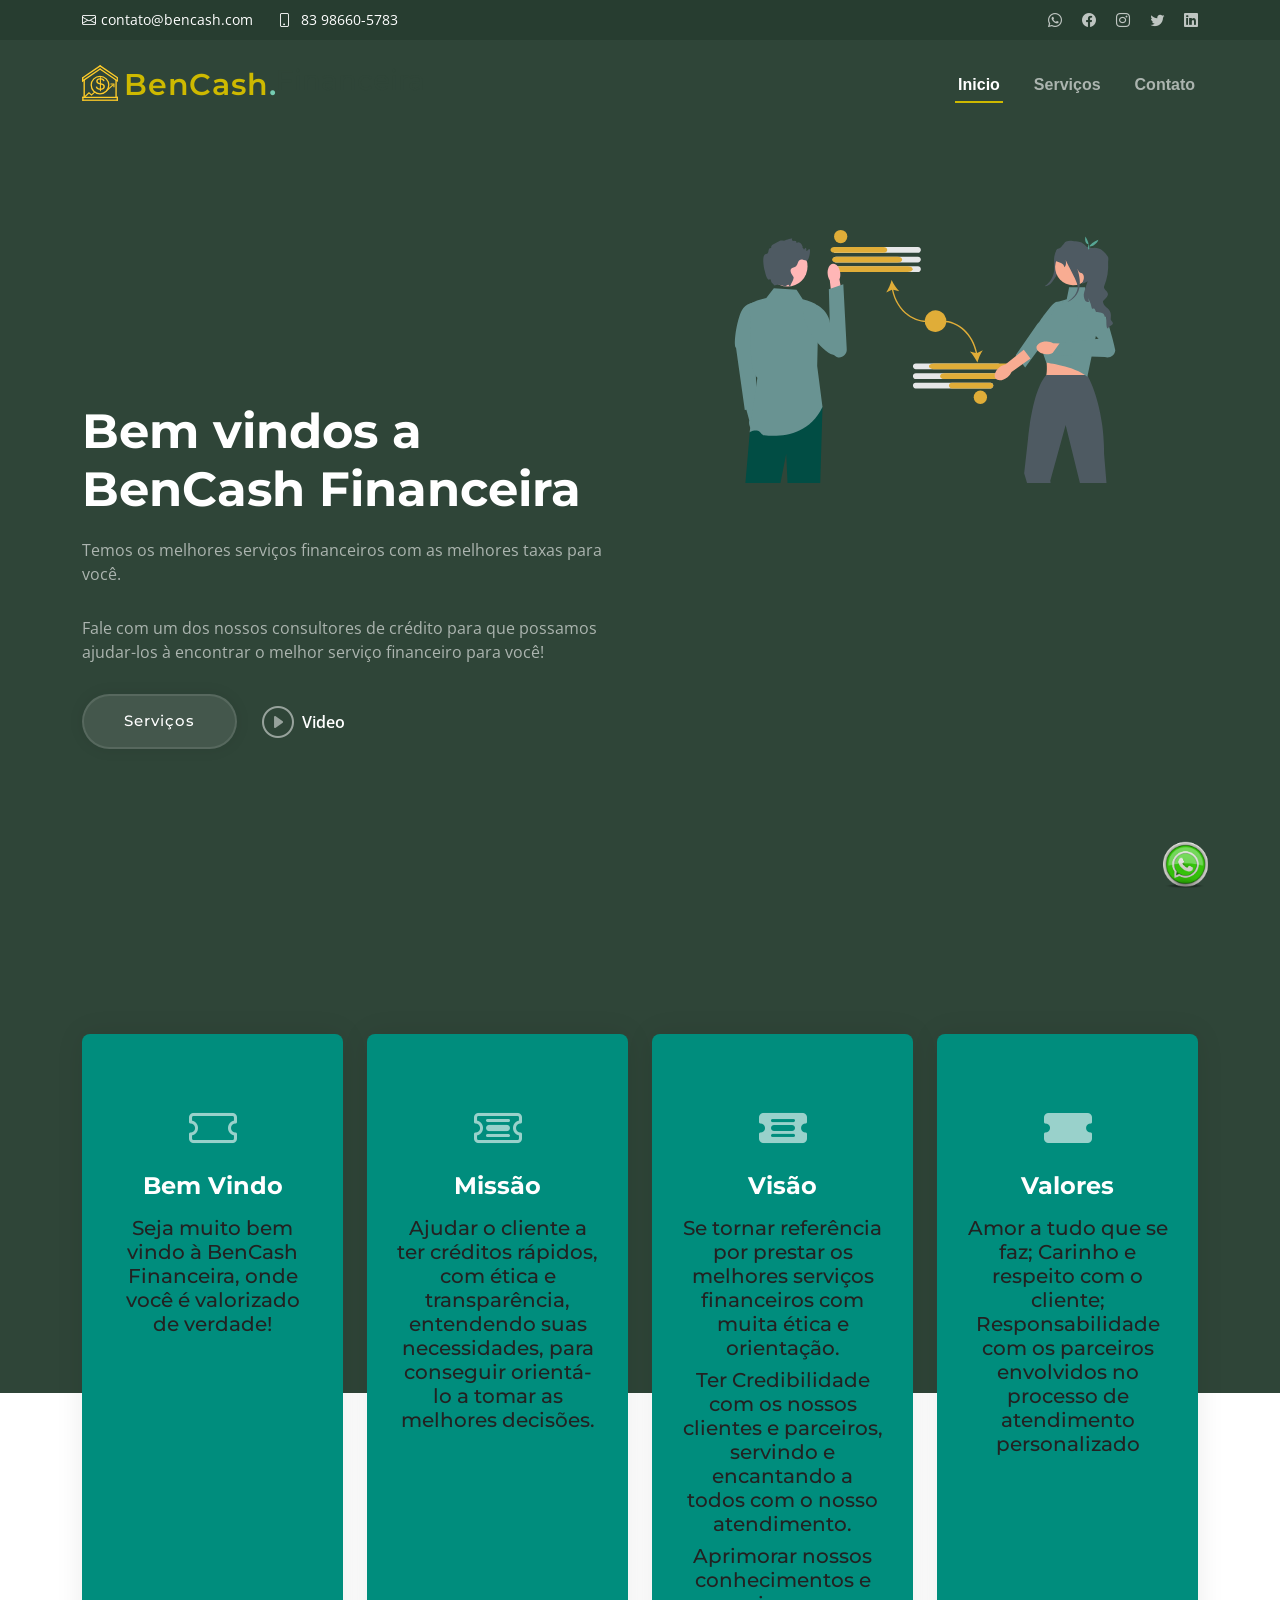
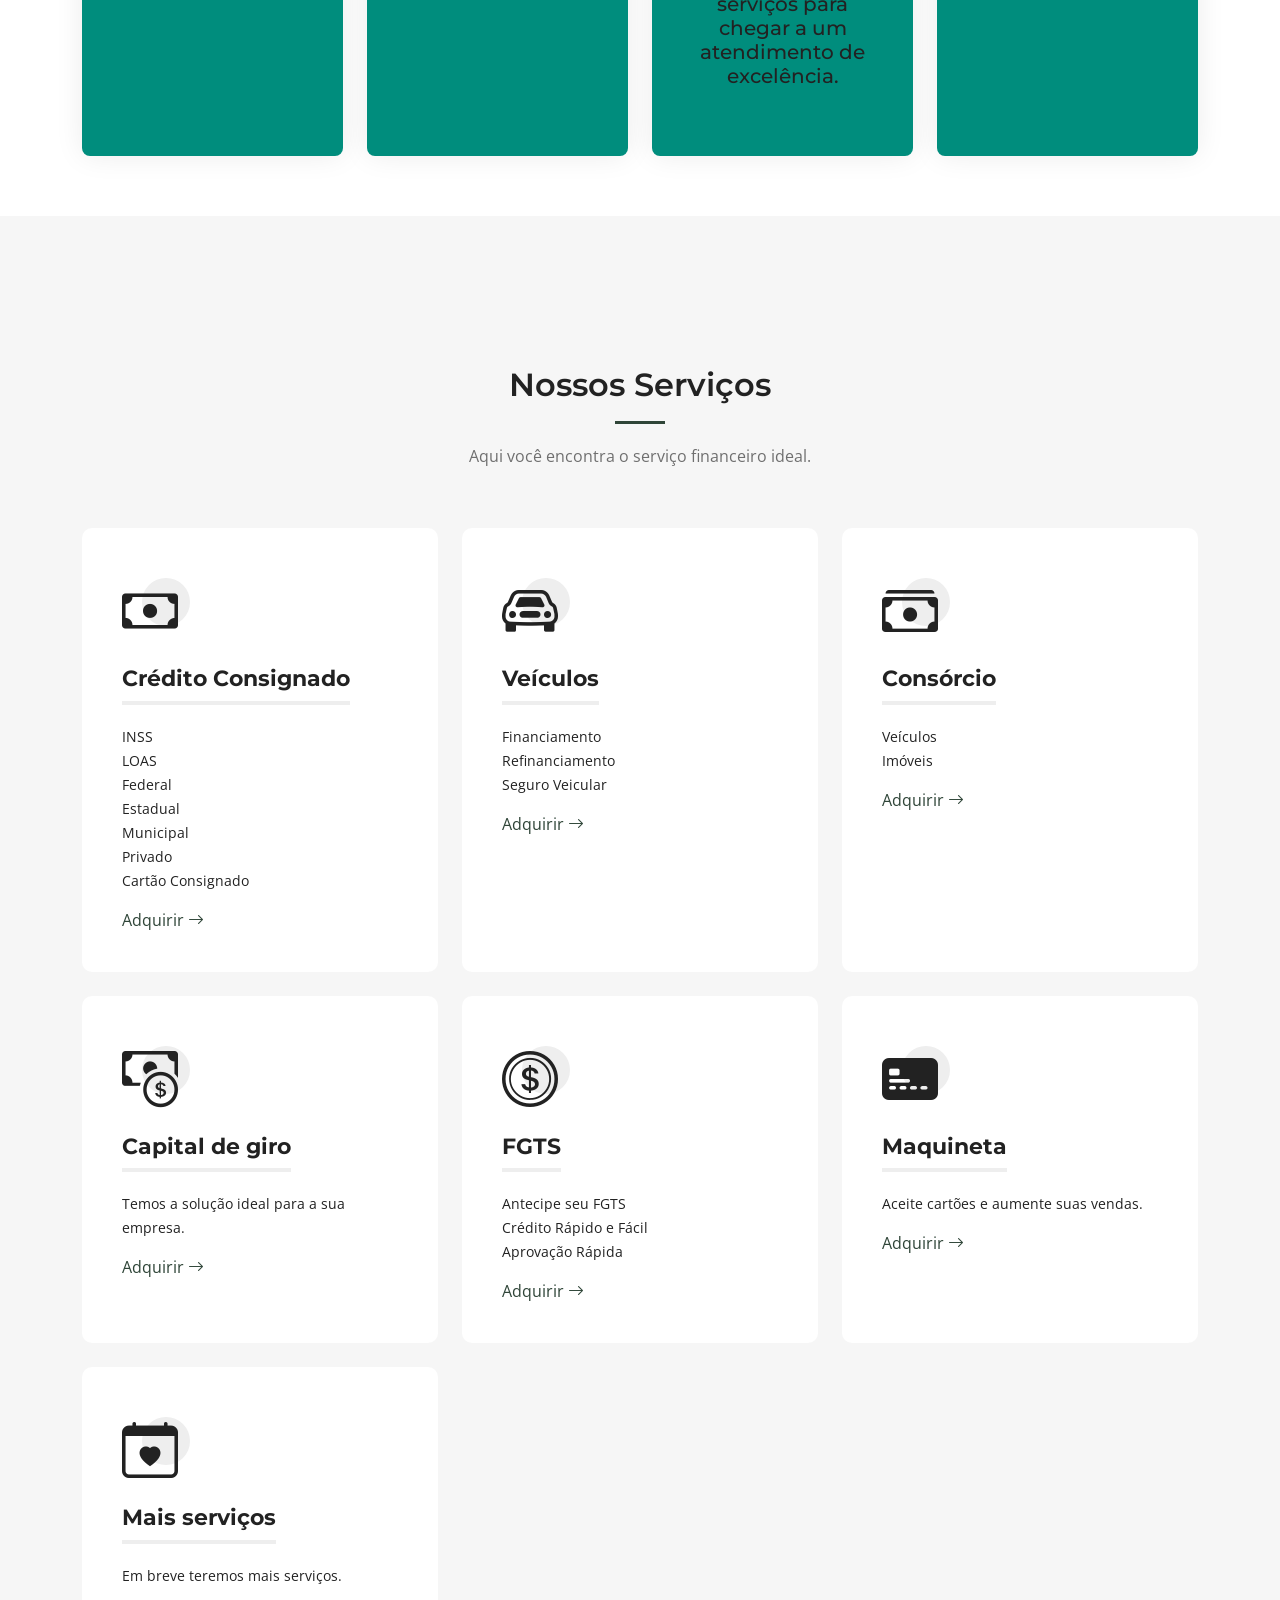
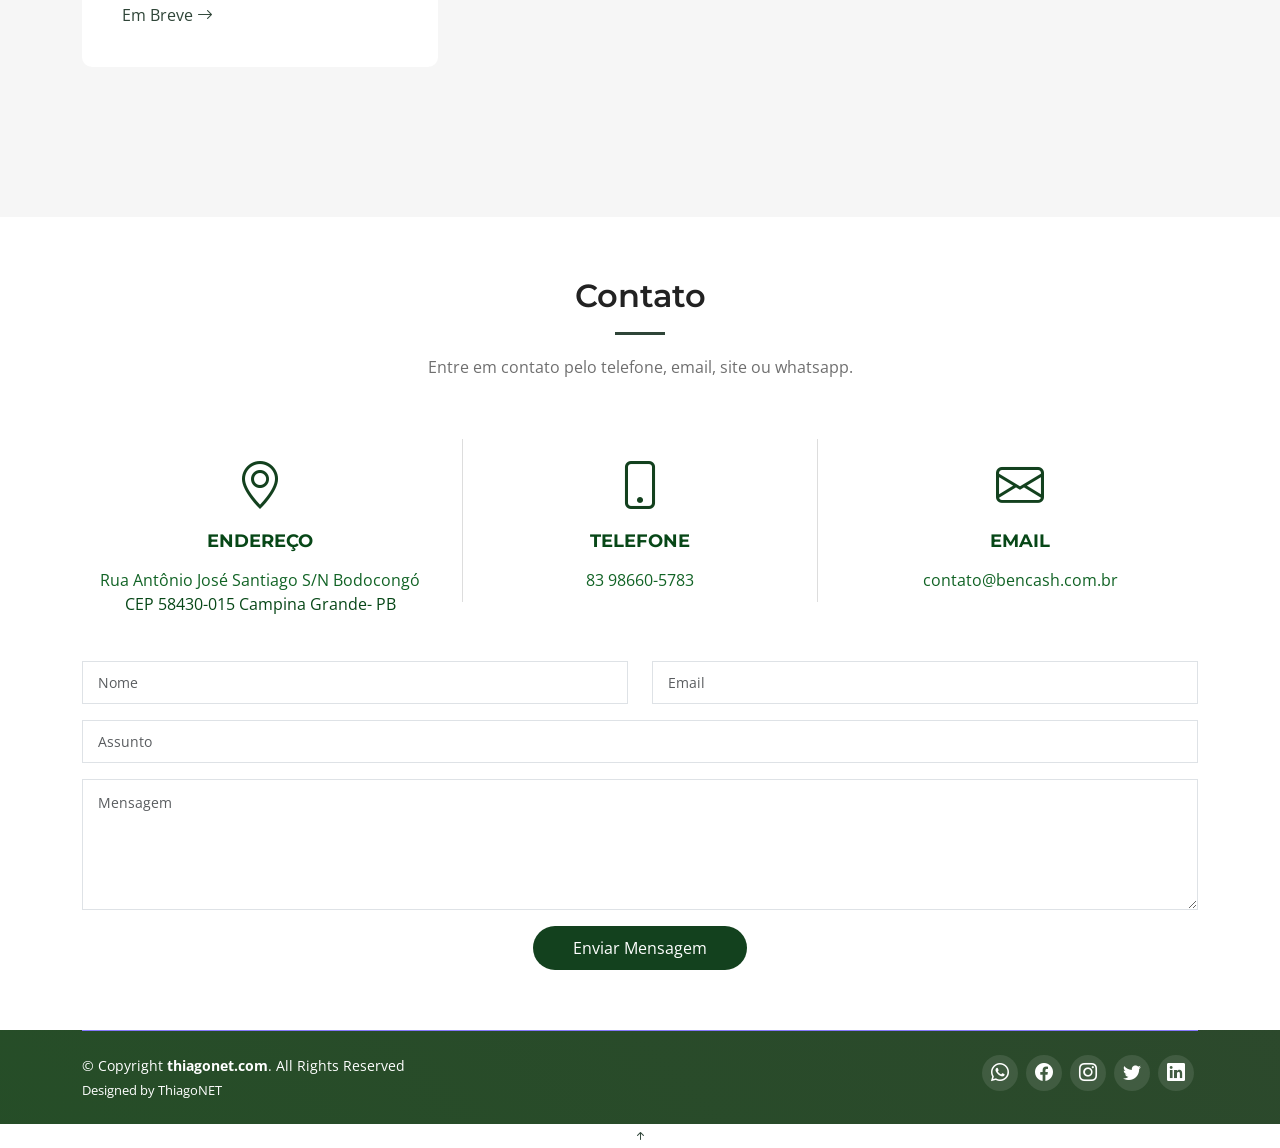
==== commit 78df4a09: "Mensagem do commit" ====
--- a/index.html
+++ b/index.html
@@ -5,9 +5,20 @@
   <meta charset="utf-8">
   <meta content="width=device-width, initial-scale=1.0" name="viewport">
 
-  <title>BemCash</title>
-  <meta content="" name="description">
-  <meta content="" name="keywords">
+  <title>BenCash</title>
+  <meta property="og:type" content="website" />
+  <meta property="og:title" content="BenCash" />
+  <meta property="og:description" content="BenCash Financeira, onde você é valorizado de verdade" />
+  <meta property="og:image" content="https://bencash.com.br/assets/img/logo.png" />
+  <meta property="og:image:width" content="192" />
+  <meta property="og:image:height" content="192" />
+  <meta property="og:locale" content="pt_BR" />
+  <meta property="og:url" content="https://bencash.com.br/" />
+  <meta property="og:site_name" content="BenCash Financeira" />
+  <meta property="twitter:card" content="summary_large_image" />
+  <meta property="twitter:site" content="#" />
+  <meta property="facebook-domain-verification" content="https://www.facebook.com/profile.php?id=61552121786543" />
+  
 
   <!-- Favicons -->
   <link href="assets/img/favicon.png" rel="icon">
@@ -46,10 +57,10 @@
       </div>
       <div class="social-links d-none d-md-flex align-items-center">
         <a target="_blank" href="https://api.whatsapp.com/send?phone=%2B5583986605783&amp;text=Oi+estou+vindo+do+site+e+quero+atendimento+assim+que+possivel." class="whatsapp"><i class="bi bi-whatsapp"></i></a>
-        <a href="#" class="facebook"><i class="bi bi-facebook"></i></a>
-        <a href="#" class="instagram"><i class="bi bi-instagram"></i></a>
-        <a href="#" class="twitter"><i class="bi bi-twitter"></i></a>
-        <a href="#" class="linkedin"><i class="bi bi-linkedin"></i></i></a>
+        <a target="_blank" href="https://www.facebook.com/profile.php?id=61552121786543" class="facebook"><i class="bi bi-facebook"></i></a>
+        <a target="_blank" href="https://www.instagram.com/bencash.financeira/" class="instagram"><i class="bi bi-instagram"></i></a>
+        <a target="_blank" href="#" class="twitter"><i class="bi bi-twitter"></i></a>
+        <a target="_blank" href="#" class="linkedin"><i class="bi bi-linkedin"></i></i></a>
       </div>
     </div>
   </section><!-- End Top Bar -->
@@ -61,12 +72,12 @@
         <!-- Uncomment the line below if you also wish to use an image logo -->
          <img src="assets/img/logo.svg" alt="">
          <h1>BenCash<span>.</span></h1> 
+         <h3><span>Financeira</span></h3>
       </a>
       <nav id="navbar" class="navbar">
         <ul>
           <li><a href="#hero">Inicio</a></li>
           <li><a href="#services">Serviços</a></li>
-          <li><a href="#team">Equipe</a></li>
           <li><a href="#contato">Contato</a></li>
         </ul>
       </nav><!-- .navbar -->
@@ -83,10 +94,11 @@
     <div class="container position-relative">
       <div class="row gy-5" data-aos="fade-in">
         <div class="col-lg-6 order-2 order-lg-1 d-flex flex-column justify-content-center text-center text-lg-start">
-          <h2>Bem vindos a <span>BenCash</span></h2>
+          <h2>Bem vindos a <span>BenCash Financeira</span></h2>
           <p>Temos os melhores serviços financeiros com as melhores taxas para você.</p>
+          <P>Fale com um dos nossos consultores de crédito para que possamos ajudar-los à encontrar o melhor serviço financeiro para você!</P>
           <div class="d-flex justify-content-center justify-content-lg-start">
-            <a href="#about" class="btn-get-started">Sobre</a>
+            <a href="#services" class="btn-get-started">Serviços</a>
             <a href="https://www.youtube.com/watch?v=LXb3EKWsInQ" class="glightbox btn-watch-video d-flex align-items-center"><i class="bi bi-play-circle"></i><span>Video</span></a>
           </div>
         </div>
@@ -100,31 +112,38 @@
       <div class="container position-relative">
         <div class="row gy-4 mt-5">
 
+          <div class="col-xl-3 col-md-6" data-aos="fade-up" data-aos-delay="300">
+            <div class="icon-box">
+              <div class="icon"><i class="bi bi-ticket"></i></div>
+              <h4 class="title"><a href="#." class="stretched-link">Bem Vindo</a></h4>
+              <h5>Seja muito bem vindo à BenCash Financeira, onde você é valorizado de verdade!</h5>
+            </div>
+          </div><!--End Icon Box -->
+
           <div class="col-xl-3 col-md-6" data-aos="fade-up" data-aos-delay="100">
             <div class="icon-box">
-              <div class="icon"><i class="bi bi-cash"></i></div>
-              <h4 class="title"><a href="#." class="stretched-link">Crédito Consignado</a></h4>
+              <div class="icon"><i class="bi bi-ticket-detailed"></i></div>
+              <h4 class="title"><a href="#." class="stretched-link">Missão</a></h4>
+              <h5>Ajudar o cliente a ter créditos rápidos, com ética e transparência, entendendo suas necessidades, para conseguir orientá-lo a tomar as melhores decisões.</h5>
             </div>
           </div><!--End Icon Box -->
 
           <div class="col-xl-3 col-md-6" data-aos="fade-up" data-aos-delay="200">
             <div class="icon-box">
-              <div class="icon"><i class="bi bi-cash-coin"></i></div>
-              <h4 class="title"><a href="#." class="stretched-link">Financiamento e refinanciamento de Veiculos</a></h4>
+              <div class="icon"><i class="bi bi-ticket-detailed-fill"></i></div>
+              <h4 class="title"><a href="#." class="stretched-link">Visão</a></h4>
+              <h5> Se tornar referência por prestar os melhores serviços financeiros com muita ética e orientação.</h5>
+              <h5> Ter Credibilidade com os nossos clientes e parceiros, servindo e encantando a todos com o nosso atendimento. </h5>
+              <h5> Aprimorar nossos conhecimentos e serviços para chegar a um atendimento de excelência.</h5>
             </div>
           </div><!--End Icon Box -->
+
 
           <div class="col-xl-3 col-md-6" data-aos="fade-up" data-aos-delay="300">
             <div class="icon-box">
-              <div class="icon"><i class="bi bi-cash-stack"></i></div>
-              <h4 class="title"><a href="#." class="stretched-link">Consórcio com as melhores taxas do mercado</a></h4>
-            </div>
-          </div><!--End Icon Box -->
-
-          <div class="col-xl-3 col-md-6" data-aos="fade-up" data-aos-delay="500">
-            <div class="icon-box">
-              <div class="icon"><i class="bi bi-credit-card-fill"></i></div>
-              <h4 class="title"><a href="#." class="stretched-link">Crédito parcelado em até 12x no Cartão de Crédito</a></h4>
+              <div class="icon"><i class="bi bi-ticket-fill"></i></div>
+              <h4 class="title"><a href="#." class="stretched-link">Valores</a></h4>
+              <h5>Amor a tudo que se faz; Carinho e respeito com o cliente; Responsabilidade com os parceiros envolvidos no processo de atendimento personalizado</h5>
             </div>
           </div><!--End Icon Box -->
 
@@ -144,7 +163,7 @@
 
         <div class="section-header">
           <h2>Nossos Serviços</h2>
-          <p>Esta parte do site ainda está em desenvolvimento, em breve nossa home page estará 100% com todas as informações e serviços para melhor lhe atender.</p>
+          <p>Aqui você encontra o serviço financeiro ideal.</p>
         </div>
 
         <div class="row gy-4" data-aos="fade-up" data-aos-delay="100">
@@ -152,145 +171,96 @@
           <div class="col-lg-4 col-md-6">
             <div class="service-item  position-relative">
               <div class="icon">
-                <i class="bi bi-activity"></i>
-              </div>
-              <h3>Em Construção</h3>
-              <p>Esta parte do site ainda está em desenvolvimento, em breve nossa home page estará 100% com todas as informações e serviços para melhor lhe atender.</p>
-              <a href="#" class="readmore stretched-link">Mais <i class="bi bi-arrow-right"></i></a>
-            </div>
-          </div><!-- End Service Item -->
-
-          <div class="col-lg-4 col-md-6">
-            <div class="service-item position-relative">
-              <div class="icon">
-                <i class="bi bi-broadcast"></i>
-              </div>
-              <h3>Em construção</h3>
-              <p>Esta parte do site ainda está em desenvolvimento, em breve nossa home page estará 100% com todas as informações e serviços para melhor lhe atender.</p>
-              <a href="#" class="readmore stretched-link">Mais <i class="bi bi-arrow-right"></i></a>
-            </div>
-          </div><!-- End Service Item -->
-
-          <div class="col-lg-4 col-md-6">
-            <div class="service-item position-relative">
-              <div class="icon">
-                <i class="bi bi-easel"></i>
-              </div>
-              <h3>Em Construção</h3>
-              <p>Esta parte do site ainda está em desenvolvimento, em breve nossa home page estará 100% com todas as informações e serviços para melhor lhe atender.</p>
-              <a href="#" class="readmore stretched-link">Read more <i class="bi bi-arrow-right"></i></a>
-            </div>
-          </div><!-- End Service Item -->
-
-          <div class="col-lg-4 col-md-6">
-            <div class="service-item position-relative">
-              <div class="icon">
-                <i class="bi bi-bounding-box-circles"></i>
-              </div>
-              <h3>Em COnstrução</h3>
-              <p>Esta parte do site ainda está em desenvolvimento, em breve nossa home page estará 100% com todas as informações e serviços para melhor lhe atender.</p>
-              <a href="#" class="readmore stretched-link">Mais <i class="bi bi-arrow-right"></i></a>
-            </div>
-          </div><!-- End Service Item -->
-
-          <div class="col-lg-4 col-md-6">
-            <div class="service-item position-relative">
-              <div class="icon">
-                <i class="bi bi-calendar4-week"></i>
-              </div>
-              <h3>Em Construção</h3>
-              <p>Esta parte do site ainda está em desenvolvimento, em breve nossa home page estará 100% com todas as informações e serviços para melhor lhe atender.</p>
-              <a href="#" class="readmore stretched-link">Mais <i class="bi bi-arrow-right"></i></a>
-            </div>
-          </div><!-- End Service Item -->
-
-          <div class="col-lg-4 col-md-6">
-            <div class="service-item position-relative">
-              <div class="icon">
-                <i class="bi bi-chat-square-text"></i>
-              </div>
-              <h3>Em Construção</h3>
-              <p>Esta parte do site ainda está em desenvolvimento, em breve nossa home page estará 100% com todas as informações e serviços para melhor lhe atender.</p>
-              <a href="#" class="readmore stretched-link">Mais <i class="bi bi-arrow-right"></i></a>
-            </div>
-          </div><!-- End Service Item -->
+                <i class="bi bi-cash"></i>
+              </div>
+              <h3>Crédito Consignado</h3>
+              <p>INSS</p>
+              <p>LOAS</p>
+              <p>Federal</p>
+              <p>Estadual</p>
+              <p>Municipal</p>
+              <p>Privado</p>
+              <p>Cartão Consignado</p>
+              <a target="_blank" href="https://api.whatsapp.com/send?phone=%2B5583986605783&amp;text=gostaria+de+atendimento." class="readmore stretched-link">Adquirir <i class="bi bi-arrow-right"></i></a>
+            </div>
+          </div><!-- End Service Item -->
+
+          <div class="col-lg-4 col-md-6">
+            <div class="service-item position-relative">
+              <div class="icon">
+                <i class="bi bi-car-front"></i>
+              </div>
+              <h3>Veículos</h3>
+              <p>Financiamento</p>
+              <p>Refinanciamento</p>
+              <p>Seguro Veicular</p>
+              <a target="_blank" href="https://api.whatsapp.com/send?phone=%2B5583986605783&amp;text=gostaria+de+atendimento." class="readmore stretched-link">Adquirir <i class="bi bi-arrow-right"></i></a>
+            </div>
+
+          </div><!-- End Service Item -->
+          <div class="col-lg-4 col-md-6">
+            <div class="service-item position-relative">
+              <div class="icon">
+                <i class="bi bi-cash-stack"></i>
+              </div>
+              <h3>Consórcio</h3>
+              <p>Veículos</p>
+              <p>Imóveis</p>
+              <a target="_blank" href="https://api.whatsapp.com/send?phone=%2B5583986605783&amp;text=gostaria+de+atendimento." class="readmore stretched-link">Adquirir <i class="bi bi-arrow-right"></i></a>
+            </div>
+          </div><!-- End Service Item -->
+
+          <div class="col-lg-4 col-md-6">
+            <div class="service-item position-relative">
+              <div class="icon">
+                <i class="bi bi-cash-coin"></i>
+              </div>
+              <h3>Capital de giro</h3>
+              <p>Temos a solução ideal para a sua empresa.</p>
+              <a target="_blank" href="https://api.whatsapp.com/send?phone=%2B5583986605783&amp;text=gostaria+de+atendimento." class="readmore stretched-link">Adquirir <i class="bi bi-arrow-right"></i></a>
+            </div>
+          </div><!-- End Service Item -->
+
+          <div class="col-lg-4 col-md-6">
+            <div class="service-item position-relative">
+              <div class="icon">
+                <i class="bi bi-coin"></i>
+              </div>
+              <h3>FGTS</h3>
+              <p>Antecipe seu FGTS</p>
+              <p>Crédito Rápido e Fácil</p>
+              <p>Aprovação Rápida</p>
+              <a target="_blank" href="https://api.whatsapp.com/send?phone=%2B5583986605783&amp;text=gostaria+de+atendimento." class="readmore stretched-link">Adquirir <i class="bi bi-arrow-right"></i></a>
+            </div>
+          </div><!-- End Service Item -->
+
+          <div class="col-lg-4 col-md-6">
+            <div class="service-item position-relative">
+              <div class="icon">
+                <i class="bi bi-credit-card-2-front-fill"></i>
+              </div>
+              <h3>Maquineta</h3>
+              <p>Aceite cartões e aumente suas vendas.</p>
+              <a target="_blank" href="https://ton.com.br/checkout/#/cart?productId=PROMOTON_TIER_S920&referrer=3C5A77A5-E84A-471C-A876-1550512181F7&userTag=promoton_tier&utm_medium=invite_share&utm_source=revendedor" class="readmore stretched-link">Adquirir <i class="bi bi-arrow-right"></i></a>
+            </div>
+          </div><!-- End Service Item -->
+
+          <div class="col-lg-4 col-md-6">
+            <div class="service-item position-relative">
+              <div class="icon">
+                <i class="bi bi-calendar-heart"></i>
+              </div>
+              <h3>Mais serviços</h3>
+              <p>Em breve teremos mais serviços.</p>
+              <a target="_blank" href="#." class="readmore stretched-link">Em Breve <i class="bi bi-arrow-right"></i></a>
+            </div>
+          </div><!-- End Service Item -->
+
 
         </div>
 
       </div>
     </section><!-- End Our Services Section -->
-
-    <!-- ======= (EQUIPE) ======= -->
-    <section id="team" class="team">
-      <div class="container" data-aos="fade-up">
-
-        <div class="section-header">
-          <h2>Nossa equipe</h2>
-          <p>Temos uma equipe de profissionais altamente qualificados para melhor lhe atender.</p>
-        </div>
-
-        <div class="row gy-4">
-
-          <div class="col-xl-3 col-md-6 d-flex" data-aos="fade-up" data-aos-delay="100">
-            <div class="member">
-              <img src="assets/img/team/team-1.jpg" class="img-fluid" alt="">
-              <h4>Thiago</h4>
-              <span>Web Development</span>
-              <div class="social">
-                <a href=""><i class="bi bi-twitter"></i></a>
-                <a href=""><i class="bi bi-facebook"></i></a>
-                <a href=""><i class="bi bi-instagram"></i></a>
-                <a href=""><i class="bi bi-linkedin"></i></a>
-              </div>
-            </div>
-          </div><!-- End Team Member -->
-
-          <div class="col-xl-3 col-md-6 d-flex" data-aos="fade-up" data-aos-delay="200">
-            <div class="member">
-              <img src="assets/img/team/team-2.jpg" class="img-fluid" alt="">
-              <h4>Nicoly</h4>
-              <span>Marketing</span>
-              <div class="social">
-                <a href=""><i class="bi bi-twitter"></i></a>
-                <a href=""><i class="bi bi-facebook"></i></a>
-                <a href=""><i class="bi bi-instagram"></i></a>
-                <a href=""><i class="bi bi-linkedin"></i></a>
-              </div>
-            </div>
-          </div><!-- End Team Member -->
-
-          <div class="col-xl-3 col-md-6 d-flex" data-aos="fade-up" data-aos-delay="300">
-            <div class="member">
-              <img src="assets/img/team/team-3.jpg" class="img-fluid" alt="">
-              <h4>Brenno</h4>
-              <span>Contente</span>
-              <div class="social">
-                <a href=""><i class="bi bi-twitter"></i></a>
-                <a href=""><i class="bi bi-facebook"></i></a>
-                <a href=""><i class="bi bi-instagram"></i></a>
-                <a href=""><i class="bi bi-linkedin"></i></a>
-              </div>
-            </div>
-          </div><!-- End Team Member -->
-
-          <div class="col-xl-3 col-md-6 d-flex" data-aos="fade-up" data-aos-delay="400">
-            <div class="member">
-              <img src="assets/img/team/team-4.jpg" class="img-fluid" alt="">
-              <h4>Thayse</h4>
-              <span>Administrativo</span>
-              <div class="social">
-                <a href=""><i class="bi bi-twitter"></i></a>
-                <a href=""><i class="bi bi-facebook"></i></a>
-                <a href=""><i class="bi bi-instagram"></i></a>
-                <a href=""><i class="bi bi-linkedin"></i></a>
-              </div>
-            </div>
-          </div><!-- End Team Member -->
-
-        </div>
-
-      </div>
-    </section><!-- End Our Team Section -->
 
 <!-- ============================ Contato Section ============================ -->
 <section id="contato" class="section-bg">
@@ -308,7 +278,7 @@
         <div class="contato-address">
           <i class="bi bi-geo-alt"></i>
           <h3>Endereço</h3>
-          <address><a href="https://goo.gl/maps/W4vaCgJdbZtaCLiK9" target="_blank">Campina Grande- PB</a></address>
+          <address><a href="https://goo.gl/maps/W4vaCgJdbZtaCLiK9" target="_blank">Rua Antônio José Santiago S/N Bodocongó <p>CEP  58430-015 Campina Grande- PB</p></a></address>
         </div>
       </div>
 
@@ -332,7 +302,8 @@
 
     <div class="form">
       <!-- Email primário que receberá a mensagem -->
-      <form action="https://formsubmit.co/contato@bencash.com.br" method="post" role="form" class="email-form">
+<!--  <form action="https://formsubmit.co/contato@bencash.com.br" method="post" role="form" class="email-form">-->
+  <form action="https://formsubmit.co/3cc6a1296975814d0dac1823671d37e9" method="post" role="form" class="email-form">
         
         <div class="row">
           <div class="form-group col-md-6">
@@ -361,9 +332,10 @@
         <input type="hidden" name="_subject" value="New submission!">
         <!-- Caso Precise ADD um Email Secundário 
         <input type="hidden" name="_cc" value=" other@email.com ">
-        -->
+
         
       </form>
+    -->
     </div>
 
   </div>
@@ -378,15 +350,15 @@
       <div class="copyright-wrap d-md-flex py-4">
         <div class="me-md-auto text-center text-md-start">
           <div class="copyright">
-            &copy;2024 Copyright <strong><span>BenCash</span></strong>.Todos os direitos reservados.
+            &copy; Copyright <strong><span>thiagonet.com</span></strong>. All Rights Reserved
           </div>
           <div class="credits">
-            Desenvolvido por <strong><a target="_blank" href="https://thiagonet.com/">ThiagoNET</a></strong>
+            Designed by <a target="_blank" href="https://thiagonet.com/">ThiagoNET</a>
           </div>
         </div>
         <div class="social-links text-center text-md-right pt-3 pt-md-0">
           
-          <a target="_blank" href="https://api.whatsapp.com/send?phone=%2B5583991866302&amp;text=Ol%C3%A1%2C+observei+o+conte%C3%BAdo+e+tenho+interesse+no+curso." class="whatsapp"><i class="bi bi-whatsapp"></i></a>
+          <a target="_blank" href="https://api.whatsapp.com/send?phone=%2B5583986605783&amp;text=Ol%C3%A1%2C+observei+o+conte%C3%BAdo+e+tenho+interesse+no+curso." class="whatsapp"><i class="bi bi-whatsapp"></i></a>
           
           <a target="_blank" href="https://www.facebook.com/profthalynemenezes" class="facebook"><i class="bi bi-facebook"></i></a>
           <a target="_blank" href="https://www.instagram.com/profthalynemenezes/" class="instagram"><i class="bi bi-instagram"></i></a>
@@ -405,7 +377,7 @@
   <div id="preloader"></div>
 
   <!-- Icon Whatsapp -->
-<a target="_blank" href="https://api.whatsapp.com/send?phone=%2B5583991866302&amp;text=Ol%C3%A1%2C+observei+o+conte%C3%BAdo+e+tenho+interesse+no+curso." id="whatsapp-button" style="position: fixed; bottom: 12px; right: 72px; width: 45px; z-index: 999;"><img style="width:100%;" src="./assets/img/icon_whatsapp.png"></a>
+<a target="_blank" href="https://api.whatsapp.com/send?phone=%2B5583986605783&amp;text=gostaria+de+atendimento." id="whatsapp-button" style="position: fixed; bottom: 12px; right: 72px; width: 45px; z-index: 999;"><img style="width:100%;" src="./assets/img/icon_whatsapp.png"></a>
   <!-- Localizando arquivos JS -->
   <script src="assets/vendor/purecounter/purecounter_vanilla.js"></script>
   <script src="assets/vendor/aos/aos.js"></script>
@@ -420,4 +392,4 @@
 
 </body>
 
-</html>+</html>
